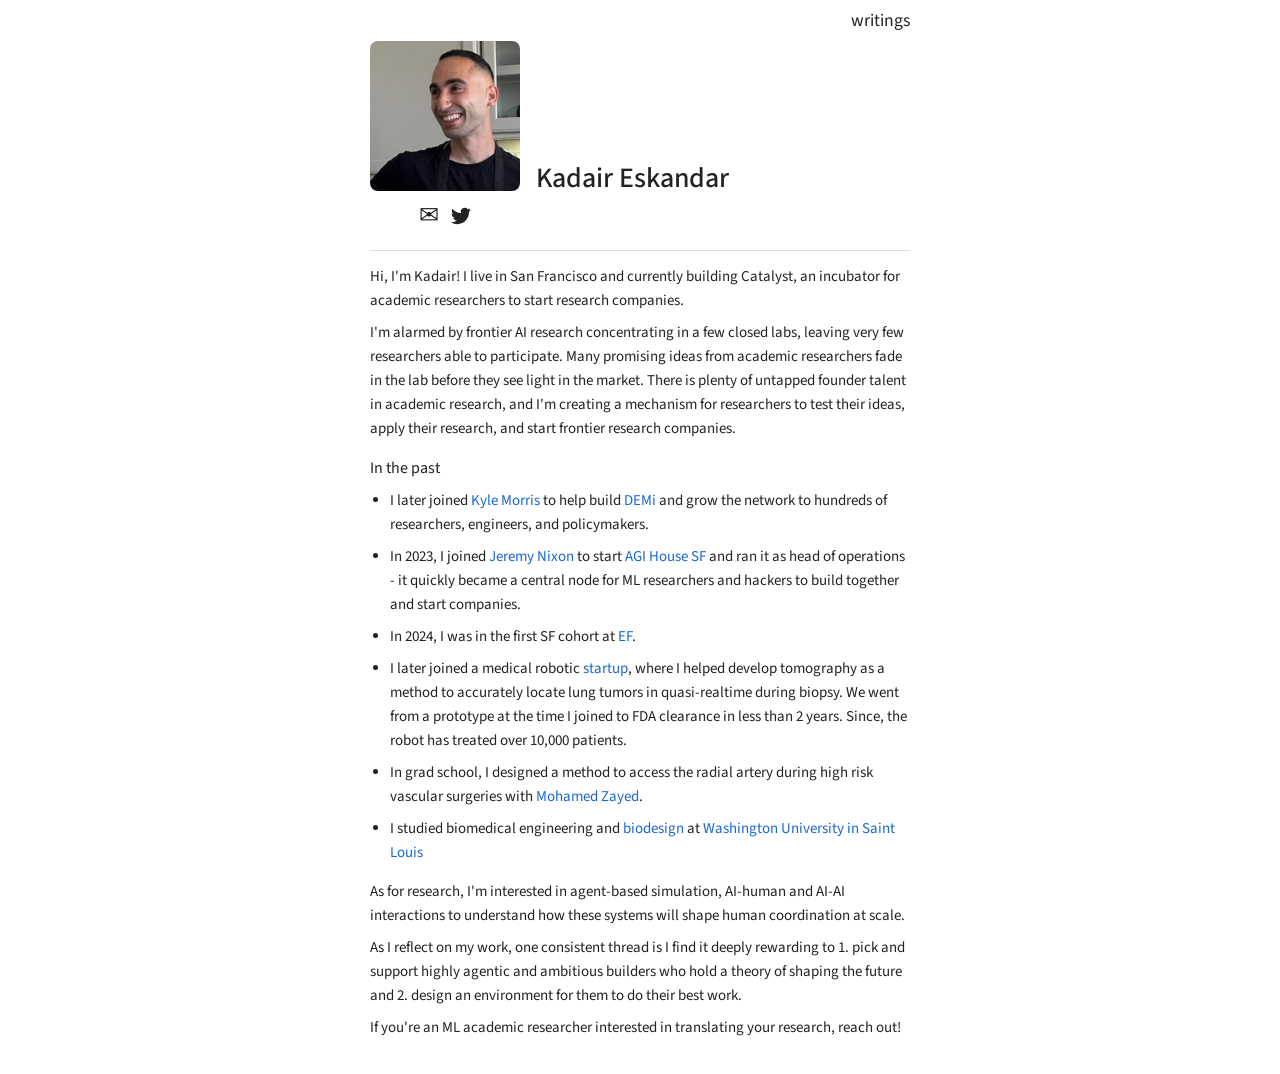
==== index.html @ 1db1bc2a "Reverse past experience order" ====
<!DOCTYPE html>
<html lang="en">
<head>
  <meta charset="UTF-8">
  <meta name="viewport" content="width=device-width, initial-scale=1.0">
  <title>Kadair Eskandar | Founder, Catalyst — ML researcher communities, AGI House SF, DEMi</title>
  <meta name="description" content="Kadair Eskandar builds Catalyst, a residency that turns academic researchers into founders. Formerly head of operations at AGI House SF and head of community at DEMi. Washington University, medical robotics, AI.">
  <link rel="canonical" href="https://kadair.xyz/">
  <meta name="author" content="Kadair Eskandar">
  <meta name="robots" content="index, follow">
  <!-- Open Graph / social -->
  <meta property="og:type" content="profile">
  <meta property="og:title" content="Kadair Eskandar">
  <meta property="og:description" content="Founder, Catalyst. Building a residency for academic researchers to become founders. AGI House SF, DEMi.">
  <meta property="og:url" content="https://kadair.xyz/">
  <meta property="og:image" content="https://kadair.xyz/photo.png">
  <meta property="og:site_name" content="Kadair Eskandar">
  <!-- Twitter -->
  <meta name="twitter:card" content="summary">
  <meta name="twitter:title" content="Kadair Eskandar">
  <meta name="twitter:description" content="Founder, Catalyst. AGI House SF, DEMi. Turning academic researchers into founders.">
  <link rel="preconnect" href="https://fonts.googleapis.com">
  <link rel="preconnect" href="https://fonts.gstatic.com" crossorigin>
  <link href="https://fonts.googleapis.com/css2?family=Source+Sans+3:wght@400;500;600&display=swap" rel="stylesheet">
  <link rel="stylesheet" href="styles.css?v=21">
  <script type="application/ld+json">
  {
    "@context": "https://schema.org",
    "@type": "Person",
    "name": "Kadair Eskandar",
    "url": "https://kadair.xyz",
    "image": "https://kadair.xyz/photo.png",
    "jobTitle": "Founder",
    "description": "Founder of Catalyst, a residency that turns academic researchers into founders. Formerly head of operations at AGI House SF and head of community operations at DEMi.",
    "alumniOf": [
      { "@type": "CollegeOrUniversity", "name": "Washington University in Saint Louis" }
    ],
    "knowsAbout": ["AI", "machine learning", "startups", "researcher communities", "AGI House", "DEMi"]
  }
  </script>
</head>
<body>
  <nav class="top-nav" aria-label="Site">
    <a href="writings/" class="nav-link">writings</a>
  </nav>
  <main>
    <header class="profile">
      <div class="photo-wrap">
        <img src="photo.png" alt="Kadair Eskandar" class="profile-photo">
        <div class="icon-row">
          <div class="email-reveal">
            <span class="email-toggle" onclick="event.stopPropagation();this.parentElement.classList.toggle('open')">✉</span>
            <span class="email-text">kadair@demi.so <span class="copy-btn" onclick="event.stopPropagation();navigator.clipboard.writeText('kadair@demi.so');this.textContent='✓';setTimeout(()=>this.textContent='⧉',1000)">⧉</span></span>
          </div>
          <a href="https://x.com/lovekadair" target="_blank" rel="noopener" class="twitter-link"><svg class="twitter-icon" viewBox="0 0 24 24"><path d="M23.953 4.57a10 10 0 01-2.825.775 4.958 4.958 0 002.163-2.723c-.951.555-2.005.959-3.127 1.184a4.92 4.92 0 00-8.384 4.482C7.69 8.095 4.067 6.13 1.64 3.162a4.822 4.822 0 00-.666 2.475c0 1.71.87 3.213 2.188 4.096a4.904 4.904 0 01-2.228-.616v.06a4.923 4.923 0 003.946 4.827 4.996 4.996 0 01-2.212.085 4.936 4.936 0 004.604 3.417 9.867 9.867 0 01-6.102 2.105c-.39 0-.779-.023-1.17-.067a13.995 13.995 0 007.557 2.209c9.053 0 13.998-7.496 13.998-13.985 0-.21 0-.42-.015-.63A9.935 9.935 0 0024 4.59z"/></svg></a>
        </div>
      </div>
      <h1 class="name">Kadair Eskandar</h1>
    </header>

    <section class="section">
      <p>Hi, I'm Kadair! I live in San Francisco and currently building Catalyst, an incubator for academic researchers to start research companies.</p>
      <p>I'm alarmed by frontier AI research concentrating in a few closed labs, leaving very few researchers able to participate. Many promising ideas from academic researchers fade in the lab before they see light in the market. There is plenty of untapped founder talent in academic research, and I'm creating a mechanism for researchers to test their ideas, apply their research, and start frontier research companies.</p>
    </section>

    <section class="section">
      <h2>In the past</h2>
      <ul>
        <li>I later joined <a href="https://kyle.af/" target="_blank" rel="noopener">Kyle Morris</a> to help build <a href="https://demi.network/#about" target="_blank" rel="noopener">DEMi</a> and grow the network to hundreds of researchers, engineers, and policymakers.</li>
        <li>In 2023, I joined <a href="https://x.com/JvNixon" target="_blank" rel="noopener">Jeremy Nixon</a> to start <a href="https://agihouse.ai" target="_blank" rel="noopener">AGI House SF</a> and ran it as head of operations - it quickly became a central node for ML researchers and hackers to build together and start companies.</li>
        <li>In 2024, I was in the first SF cohort at <a href="https://www.joinef.com" target="_blank" rel="noopener">EF</a>.</li>
        <li>I later joined a medical robotic <a href="https://noahmed.com" target="_blank" rel="noopener">startup</a>, where I helped develop tomography as a method to accurately locate lung tumors in quasi-realtime during biopsy. We went from a prototype at the time I joined to FDA clearance in less than 2 years. Since, the robot has treated over 10,000 patients.</li>
        <li>In grad school, I designed a method to access the radial artery during high risk vascular surgeries with <a href="https://surgery.wustl.edu/people/mohamed-zayed/" target="_blank" rel="noopener">Mohamed Zayed</a>.</li>
        <li>I studied biomedical engineering and <a href="https://biodesign.stanford.edu/about-us/process.html" target="_blank" rel="noopener">biodesign</a> at <a href="https://wustl.edu/" target="_blank" rel="noopener">Washington University in Saint Louis</a></li>
      </ul>
    </section>

    <section class="section">
      <p>As for research, I'm interested in agent-based simulation, AI-human and AI-AI interactions to understand how these systems will shape human coordination at scale.</p>
      <p>As I reflect on my work, one consistent thread is I find it deeply rewarding to 1. pick and support highly agentic and ambitious builders who hold a theory of shaping the future and 2. design an environment for them to do their best work.</p>
      <p>If you're an ML academic researcher interested in translating your research, reach out!</p>
    </section>
  </main>

</body>
</html>
---- styles.css ----
/* --- Kadair Eskandar — Simple personal site (yejinc.github.io style) --- */
:root {
  --text: #222;
  --text-muted: #555;
  --link: #1967d2;
  --border: #ddd;
  --sans: "Source Sans 3", -apple-system, BlinkMacSystemFont, sans-serif;
  --serif: "Spectral", Georgia, serif;
}

*, *::before, *::after { box-sizing: border-box; }

.top-nav {
  max-width: 540px;
  margin: 0 auto 0.7rem;
  display: flex;
  justify-content: flex-end;
  position: relative;
  z-index: 10000;
}

.nav-link {
  color: #222;
  text-decoration: none;
  font-family: var(--sans);
  font-size: 1.1rem;
  font-weight: 400;
  line-height: 1;
  transition: color 0.2s;
}

.nav-link:hover {
  color: #000;
  text-decoration: underline;
  text-underline-offset: 3px;
}

body {
  margin: 0;
  font-family: var(--sans);
  font-size: 15px;
  line-height: 1.6;
  color: var(--text);
  background: #fff;
  padding: 0.75rem 1rem 1.25rem;
}

main {
  max-width: 540px;
  margin: 0 auto;
  text-align: left;
}

a {
  color: var(--link);
  text-decoration: none;
}
a:hover { text-decoration: underline; }

/* --- Profile header --- */
.profile {
  margin-bottom: 0.9rem;
  padding-bottom: 0.9rem;
  border-bottom: 1px solid var(--border);
  display: flex;
  flex-direction: row;
  gap: 1rem;
  align-items: flex-end;
}

.photo-wrap {
  display: flex;
  flex-direction: column;
  align-items: center;
  flex-shrink: 0;
}

.profile-photo {
  width: 150px;
  height: 150px;
  object-fit: cover;
  border-radius: 8px;
}

.icon-row {
  margin-top: 0.4rem;
  display: flex;
  align-items: center;
  gap: 0.75rem;
}

.email-reveal {
  display: flex;
  align-items: center;
  gap: 0.4rem;
}

.twitter-link {
  display: inline-flex;
  text-decoration: none;
}

.twitter-icon {
  width: 20px;
  height: 20px;
  fill: #222;
}

.twitter-link:hover .twitter-icon {
  opacity: 0.7;
}

.email-toggle {
  font-size: 1.5rem;
  cursor: pointer;
  color: #222;
  user-select: none;
}

.email-text {
  display: none;
  font-family: var(--sans);
  font-size: 0.85rem;
  color: #222;
  align-items: center;
  gap: 0.3rem;
}

.email-reveal.open .email-text {
  display: inline-flex;
}

.copy-btn {
  cursor: pointer;
  font-size: 0.95rem;
  color: #555;
  transition: color 0.2s;
}

.copy-btn:hover {
  color: #222;
}

.profile-text {
  min-width: 0;
}

.name {
  font-family: var(--sans);
  font-size: 1.75rem;
  font-weight: 500;
  margin: 0 0 0.25rem;
  align-self: flex-end;
  margin-bottom: 2.2rem;
}

.tagline {
  font-size: 1rem;
  color: var(--text-muted);
  margin: 0 0 0.75rem;
}

.intro {
  font-size: 0.95rem;
  margin: 0;
  max-width: 75ch;
}

.intro-expanded {
  margin: 0;
  max-width: 75ch;
}

@media (max-width: 480px) {
  .profile {
    flex-direction: row;
    flex-wrap: wrap;
  }

}

/* --- Sections --- */
.section {
  margin-bottom: 0.9rem;
  text-align: left;
}

.section h2 {
  font-family: var(--sans);
  font-size: 1rem;
  font-weight: 400;
  margin: 0 0 0.5rem;
  color: var(--text);
}

.section ul {
  margin: 0;
  padding-left: 1.25rem;
}

.section li {
  margin-bottom: 0.5rem;
  max-width: none;
}

.section p {
  margin: 0 0 0.5rem;
  color: var(--text);
  max-width: none;
}

.section p:last-child {
  margin-bottom: 0;
}

/* --- Footer --- */
footer {
  margin-top: 1rem;
  padding-top: 0.75rem;
  border-top: 1px solid var(--border);
  font-size: 0.9rem;
  color: var(--text-muted);
}

/* --- Writing --- */
.post-row,
.post-card {
  color: var(--text);
  text-decoration: none;
}

.post-row {
  display: flex;
  align-items: baseline;
  justify-content: space-between;
  gap: 1rem;
  padding: 0.45rem 0;
}

.post-row:hover,
.post-card:hover {
  text-decoration: none;
}

.post-row:hover .post-row-title,
.post-card:hover .post-card-title {
  text-decoration: underline;
}

.post-row-title {
  font-size: 1rem;
}

.post-row-meta,
.post-card-meta,
.article-header p,
.page-nav {
  color: var(--text-muted);
  font-size: 0.9rem;
}

.writings-list,
.article {
  font-family: var(--serif);
  max-width: 620px;
  padding-top: 1.5rem;
}

.article {
  font-size: 18px;
  line-height: 1.58;
}

.page-nav {
  display: flex;
  gap: 1rem;
  font-family: var(--sans);
  margin-bottom: 1.75rem;
}

.page-nav a {
  color: var(--text-muted);
}

.page-nav a.active {
  color: var(--text);
  text-decoration: underline;
  text-underline-offset: 3px;
}

.featured-post {
  display: flex;
  justify-content: flex-start;
}

.post-card {
  display: flex;
  flex-direction: column;
  gap: 0.45rem;
  width: 100%;
  padding: 0.9rem 0;
  border-top: 1px solid var(--border);
  border-bottom: 1px solid var(--border);
  text-align: left;
}

.post-card-title {
  font-size: 1.25rem;
  font-weight: 600;
  line-height: 1.3;
}

.article article {
  padding-bottom: 1.5rem;
}

.article-header {
  margin-bottom: 1.25rem;
  padding-bottom: 1rem;
  border-bottom: 1px solid var(--border);
}

.article-header h1 {
  font-size: 2.35rem;
  font-weight: 600;
  line-height: 1.15;
  margin: 0 0 0.6rem;
}

.article-header p {
  margin: 0;
  line-height: 1.45;
}

.article p {
  margin: 0 0 1rem;
}

.article h2 {
  font-size: 1.35rem;
  font-weight: 600;
  margin: 1.25rem 0 0.6rem;
}

@media (max-width: 480px) {
  .post-row {
    flex-direction: column;
    align-items: flex-start;
    gap: 0.1rem;
  }

  .writings-list,
  .article {
    padding-top: 1rem;
  }
}
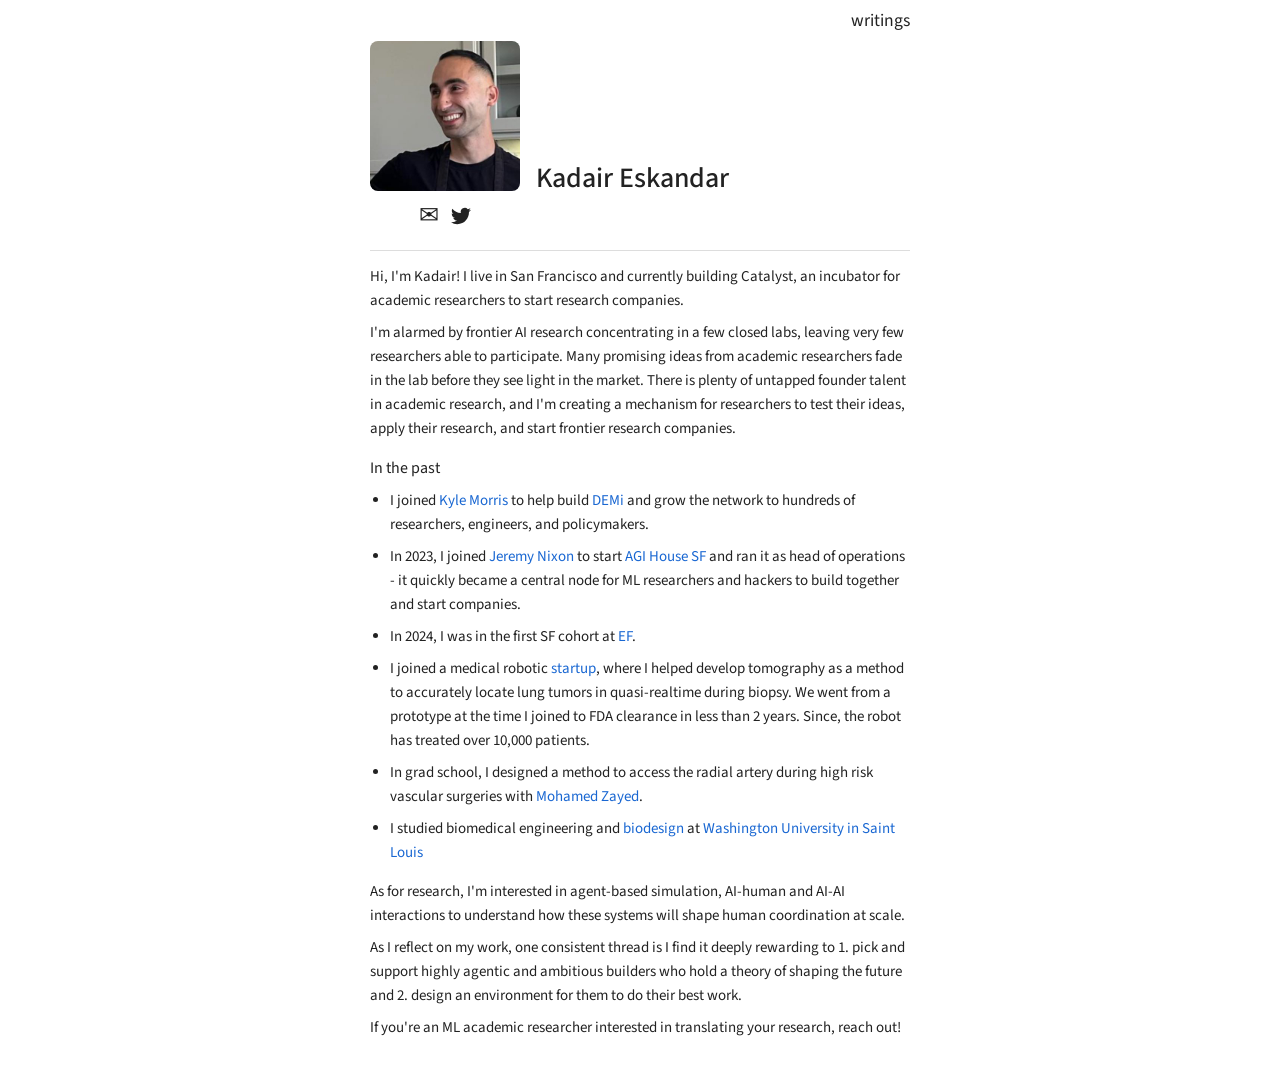
==== commit 22050b5e: "Remove later from experience entries" ====
--- a/index.html
+++ b/index.html
@@ -66,10 +66,10 @@
     <section class="section">
       <h2>In the past</h2>
       <ul>
-        <li>I later joined <a href="https://kyle.af/" target="_blank" rel="noopener">Kyle Morris</a> to help build <a href="https://demi.network/#about" target="_blank" rel="noopener">DEMi</a> and grow the network to hundreds of researchers, engineers, and policymakers.</li>
+        <li>I joined <a href="https://kyle.af/" target="_blank" rel="noopener">Kyle Morris</a> to help build <a href="https://demi.network/#about" target="_blank" rel="noopener">DEMi</a> and grow the network to hundreds of researchers, engineers, and policymakers.</li>
         <li>In 2023, I joined <a href="https://x.com/JvNixon" target="_blank" rel="noopener">Jeremy Nixon</a> to start <a href="https://agihouse.ai" target="_blank" rel="noopener">AGI House SF</a> and ran it as head of operations - it quickly became a central node for ML researchers and hackers to build together and start companies.</li>
         <li>In 2024, I was in the first SF cohort at <a href="https://www.joinef.com" target="_blank" rel="noopener">EF</a>.</li>
-        <li>I later joined a medical robotic <a href="https://noahmed.com" target="_blank" rel="noopener">startup</a>, where I helped develop tomography as a method to accurately locate lung tumors in quasi-realtime during biopsy. We went from a prototype at the time I joined to FDA clearance in less than 2 years. Since, the robot has treated over 10,000 patients.</li>
+        <li>I joined a medical robotic <a href="https://noahmed.com" target="_blank" rel="noopener">startup</a>, where I helped develop tomography as a method to accurately locate lung tumors in quasi-realtime during biopsy. We went from a prototype at the time I joined to FDA clearance in less than 2 years. Since, the robot has treated over 10,000 patients.</li>
         <li>In grad school, I designed a method to access the radial artery during high risk vascular surgeries with <a href="https://surgery.wustl.edu/people/mohamed-zayed/" target="_blank" rel="noopener">Mohamed Zayed</a>.</li>
         <li>I studied biomedical engineering and <a href="https://biodesign.stanford.edu/about-us/process.html" target="_blank" rel="noopener">biodesign</a> at <a href="https://wustl.edu/" target="_blank" rel="noopener">Washington University in Saint Louis</a></li>
       </ul>
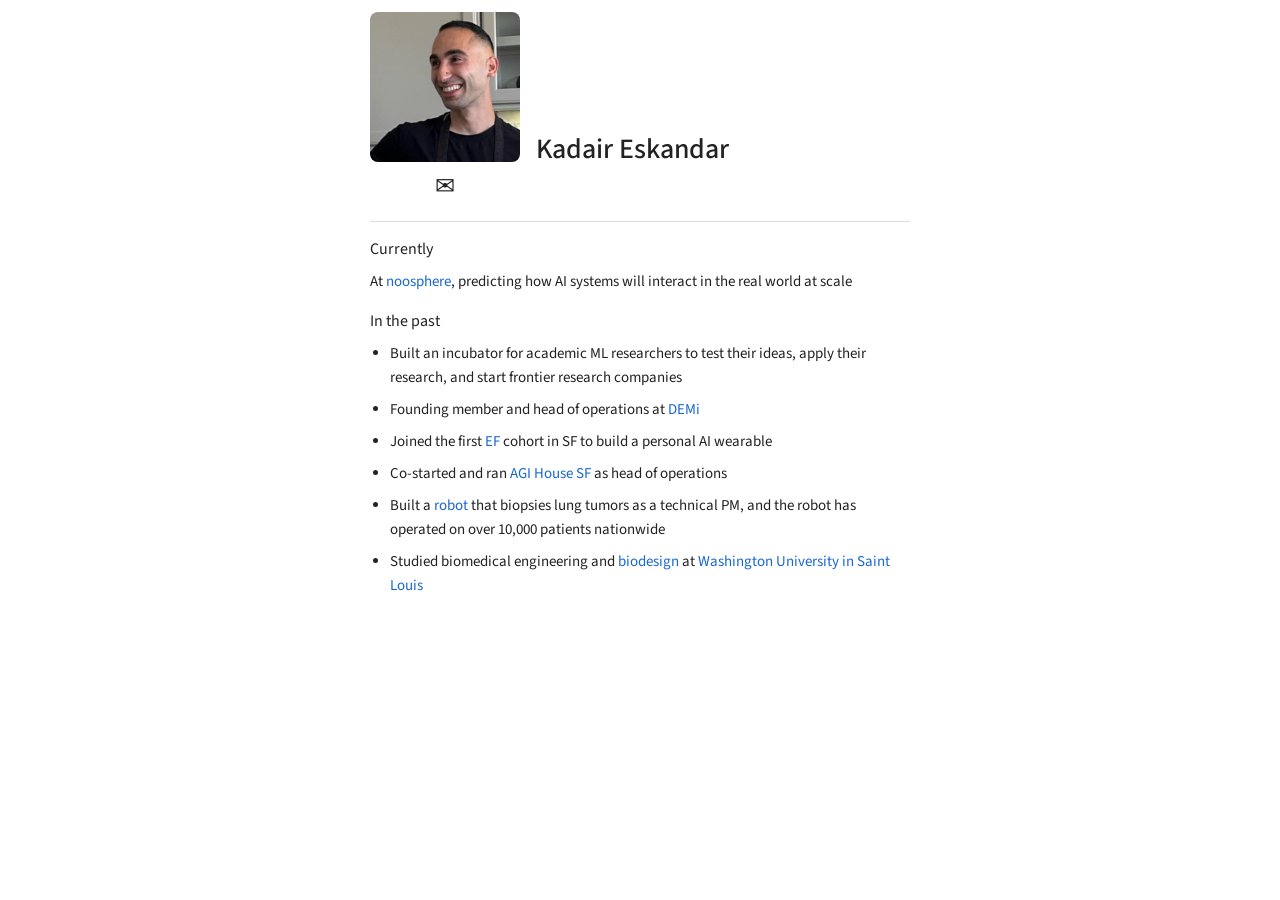
==== commit 3ccab1fb: "Update homepage bio and experience" ====
--- a/index.html
+++ b/index.html
@@ -3,26 +3,26 @@
 <head>
   <meta charset="UTF-8">
   <meta name="viewport" content="width=device-width, initial-scale=1.0">
-  <title>Kadair Eskandar | Founder, Catalyst — ML researcher communities, AGI House SF, DEMi</title>
-  <meta name="description" content="Kadair Eskandar builds Catalyst, a residency that turns academic researchers into founders. Formerly head of operations at AGI House SF and head of community at DEMi. Washington University, medical robotics, AI.">
+  <title>Kadair Eskandar | AI systems researcher</title>
+  <meta name="description" content="At Noosphere, Kadair Eskandar predicts how AI systems will interact in the real world at scale. Previously DEMi, AGI House SF, EF, medical robotics, and Washington University.">
   <link rel="canonical" href="https://kadair.xyz/">
   <meta name="author" content="Kadair Eskandar">
   <meta name="robots" content="index, follow">
   <!-- Open Graph / social -->
   <meta property="og:type" content="profile">
   <meta property="og:title" content="Kadair Eskandar">
-  <meta property="og:description" content="Founder, Catalyst. Building a residency for academic researchers to become founders. AGI House SF, DEMi.">
+  <meta property="og:description" content="At Noosphere, predicting how AI systems will interact in the real world at scale.">
   <meta property="og:url" content="https://kadair.xyz/">
   <meta property="og:image" content="https://kadair.xyz/photo.png">
   <meta property="og:site_name" content="Kadair Eskandar">
   <!-- Twitter -->
   <meta name="twitter:card" content="summary">
   <meta name="twitter:title" content="Kadair Eskandar">
-  <meta name="twitter:description" content="Founder, Catalyst. AGI House SF, DEMi. Turning academic researchers into founders.">
+  <meta name="twitter:description" content="At Noosphere, predicting how AI systems will interact in the real world at scale.">
   <link rel="preconnect" href="https://fonts.googleapis.com">
   <link rel="preconnect" href="https://fonts.gstatic.com" crossorigin>
   <link href="https://fonts.googleapis.com/css2?family=Source+Sans+3:wght@400;500;600&display=swap" rel="stylesheet">
-  <link rel="stylesheet" href="styles.css?v=21">
+  <link rel="stylesheet" href="styles.css?v=23">
   <script type="application/ld+json">
   {
     "@context": "https://schema.org",
@@ -30,19 +30,16 @@
     "name": "Kadair Eskandar",
     "url": "https://kadair.xyz",
     "image": "https://kadair.xyz/photo.png",
-    "jobTitle": "Founder",
-    "description": "Founder of Catalyst, a residency that turns academic researchers into founders. Formerly head of operations at AGI House SF and head of community operations at DEMi.",
+    "jobTitle": "Researcher",
+    "description": "Works at Noosphere to predict how AI systems will interact in the real world at scale. Previously worked with academic researchers, DEMi, AGI House SF, EF, and medical robotics.",
     "alumniOf": [
       { "@type": "CollegeOrUniversity", "name": "Washington University in Saint Louis" }
     ],
-    "knowsAbout": ["AI", "machine learning", "startups", "researcher communities", "AGI House", "DEMi"]
+    "knowsAbout": ["AI systems", "AI interaction", "machine learning", "researcher communities", "AGI House", "DEMi"]
   }
   </script>
 </head>
 <body>
-  <nav class="top-nav" aria-label="Site">
-    <a href="writings/" class="nav-link">writings</a>
-  </nav>
   <main>
     <header class="profile">
       <div class="photo-wrap">
@@ -52,33 +49,26 @@
             <span class="email-toggle" onclick="event.stopPropagation();this.parentElement.classList.toggle('open')">✉</span>
             <span class="email-text">kadair@demi.so <span class="copy-btn" onclick="event.stopPropagation();navigator.clipboard.writeText('kadair@demi.so');this.textContent='✓';setTimeout(()=>this.textContent='⧉',1000)">⧉</span></span>
           </div>
-          <a href="https://x.com/lovekadair" target="_blank" rel="noopener" class="twitter-link"><svg class="twitter-icon" viewBox="0 0 24 24"><path d="M23.953 4.57a10 10 0 01-2.825.775 4.958 4.958 0 002.163-2.723c-.951.555-2.005.959-3.127 1.184a4.92 4.92 0 00-8.384 4.482C7.69 8.095 4.067 6.13 1.64 3.162a4.822 4.822 0 00-.666 2.475c0 1.71.87 3.213 2.188 4.096a4.904 4.904 0 01-2.228-.616v.06a4.923 4.923 0 003.946 4.827 4.996 4.996 0 01-2.212.085 4.936 4.936 0 004.604 3.417 9.867 9.867 0 01-6.102 2.105c-.39 0-.779-.023-1.17-.067a13.995 13.995 0 007.557 2.209c9.053 0 13.998-7.496 13.998-13.985 0-.21 0-.42-.015-.63A9.935 9.935 0 0024 4.59z"/></svg></a>
         </div>
       </div>
       <h1 class="name">Kadair Eskandar</h1>
     </header>
 
     <section class="section">
-      <p>Hi, I'm Kadair! I live in San Francisco and currently building Catalyst, an incubator for academic researchers to start research companies.</p>
-      <p>I'm alarmed by frontier AI research concentrating in a few closed labs, leaving very few researchers able to participate. Many promising ideas from academic researchers fade in the lab before they see light in the market. There is plenty of untapped founder talent in academic research, and I'm creating a mechanism for researchers to test their ideas, apply their research, and start frontier research companies.</p>
+      <h2>Currently</h2>
+      <p>At <a href="https://noospherelab.org/" target="_blank" rel="noopener">noosphere</a>, predicting how AI systems will interact in the real world at scale</p>
     </section>
 
     <section class="section">
       <h2>In the past</h2>
       <ul>
-        <li>I joined <a href="https://kyle.af/" target="_blank" rel="noopener">Kyle Morris</a> to help build <a href="https://demi.network/#about" target="_blank" rel="noopener">DEMi</a> and grow the network to hundreds of researchers, engineers, and policymakers.</li>
-        <li>In 2023, I joined <a href="https://x.com/JvNixon" target="_blank" rel="noopener">Jeremy Nixon</a> to start <a href="https://agihouse.ai" target="_blank" rel="noopener">AGI House SF</a> and ran it as head of operations - it quickly became a central node for ML researchers and hackers to build together and start companies.</li>
-        <li>In 2024, I was in the first SF cohort at <a href="https://www.joinef.com" target="_blank" rel="noopener">EF</a>.</li>
-        <li>I joined a medical robotic <a href="https://noahmed.com" target="_blank" rel="noopener">startup</a>, where I helped develop tomography as a method to accurately locate lung tumors in quasi-realtime during biopsy. We went from a prototype at the time I joined to FDA clearance in less than 2 years. Since, the robot has treated over 10,000 patients.</li>
-        <li>In grad school, I designed a method to access the radial artery during high risk vascular surgeries with <a href="https://surgery.wustl.edu/people/mohamed-zayed/" target="_blank" rel="noopener">Mohamed Zayed</a>.</li>
-        <li>I studied biomedical engineering and <a href="https://biodesign.stanford.edu/about-us/process.html" target="_blank" rel="noopener">biodesign</a> at <a href="https://wustl.edu/" target="_blank" rel="noopener">Washington University in Saint Louis</a></li>
+        <li>Built an incubator for academic ML researchers to test their ideas, apply their research, and start frontier research companies</li>
+        <li>Founding member and head of operations at <a href="https://demi.network/#about" target="_blank" rel="noopener">DEMi</a></li>
+        <li>Joined the first <a href="https://www.joinef.com/" target="_blank" rel="noopener">EF</a> cohort in SF to build a personal AI wearable</li>
+        <li>Co-started and ran <a href="https://agihouse.ai/" target="_blank" rel="noopener">AGI House SF</a> as head of operations</li>
+        <li>Built a <a href="https://noahmed.com/" target="_blank" rel="noopener">robot</a> that biopsies lung tumors as a technical PM, and the robot has operated on over 10,000 patients nationwide</li>
+        <li>Studied biomedical engineering and <a href="https://biodesign.stanford.edu/about-us/process.html" target="_blank" rel="noopener">biodesign</a> at <a href="https://wustl.edu/" target="_blank" rel="noopener">Washington University in Saint Louis</a></li>
       </ul>
-    </section>
-
-    <section class="section">
-      <p>As for research, I'm interested in agent-based simulation, AI-human and AI-AI interactions to understand how these systems will shape human coordination at scale.</p>
-      <p>As I reflect on my work, one consistent thread is I find it deeply rewarding to 1. pick and support highly agentic and ambitious builders who hold a theory of shaping the future and 2. design an environment for them to do their best work.</p>
-      <p>If you're an ML academic researcher interested in translating your research, reach out!</p>
     </section>
   </main>
 
--- a/styles.css
+++ b/styles.css
@@ -10,31 +10,6 @@
 
 *, *::before, *::after { box-sizing: border-box; }
 
-.top-nav {
-  max-width: 540px;
-  margin: 0 auto 0.7rem;
-  display: flex;
-  justify-content: flex-end;
-  position: relative;
-  z-index: 10000;
-}
-
-.nav-link {
-  color: #222;
-  text-decoration: none;
-  font-family: var(--sans);
-  font-size: 1.1rem;
-  font-weight: 400;
-  line-height: 1;
-  transition: color 0.2s;
-}
-
-.nav-link:hover {
-  color: #000;
-  text-decoration: underline;
-  text-underline-offset: 3px;
-}
-
 body {
   margin: 0;
   font-family: var(--sans);
@@ -93,21 +68,6 @@
   display: flex;
   align-items: center;
   gap: 0.4rem;
-}
-
-.twitter-link {
-  display: inline-flex;
-  text-decoration: none;
-}
-
-.twitter-icon {
-  width: 20px;
-  height: 20px;
-  fill: #222;
-}
-
-.twitter-link:hover .twitter-icon {
-  opacity: 0.7;
 }
 
 .email-toggle {
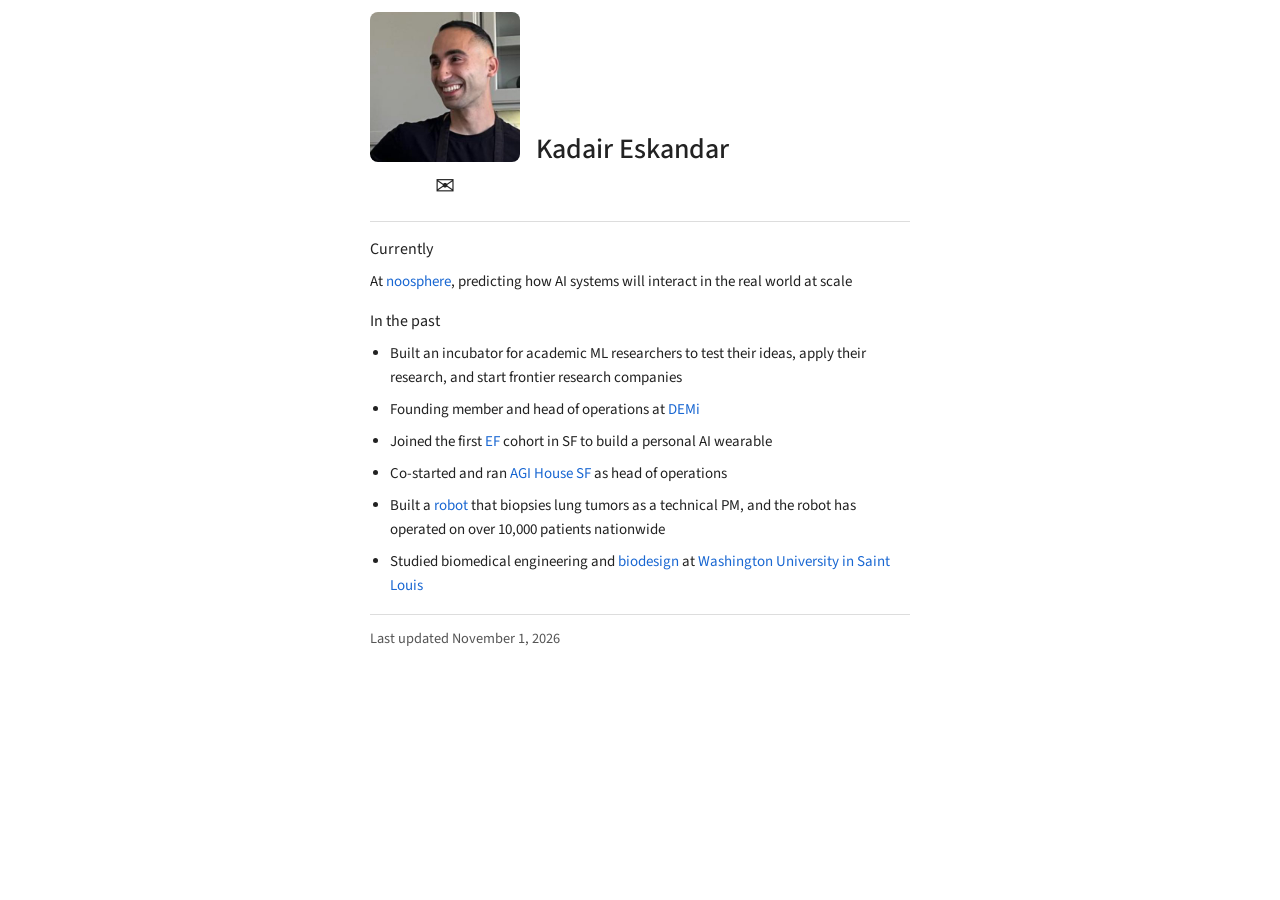
==== commit b5a49b55: "Add homepage update date" ====
--- a/index.html
+++ b/index.html
@@ -70,6 +70,10 @@
         <li>Studied biomedical engineering and <a href="https://biodesign.stanford.edu/about-us/process.html" target="_blank" rel="noopener">biodesign</a> at <a href="https://wustl.edu/" target="_blank" rel="noopener">Washington University in Saint Louis</a></li>
       </ul>
     </section>
+
+    <footer>
+      <time datetime="2026-11-01">Last updated November 1, 2026</time>
+    </footer>
   </main>
 
 </body>
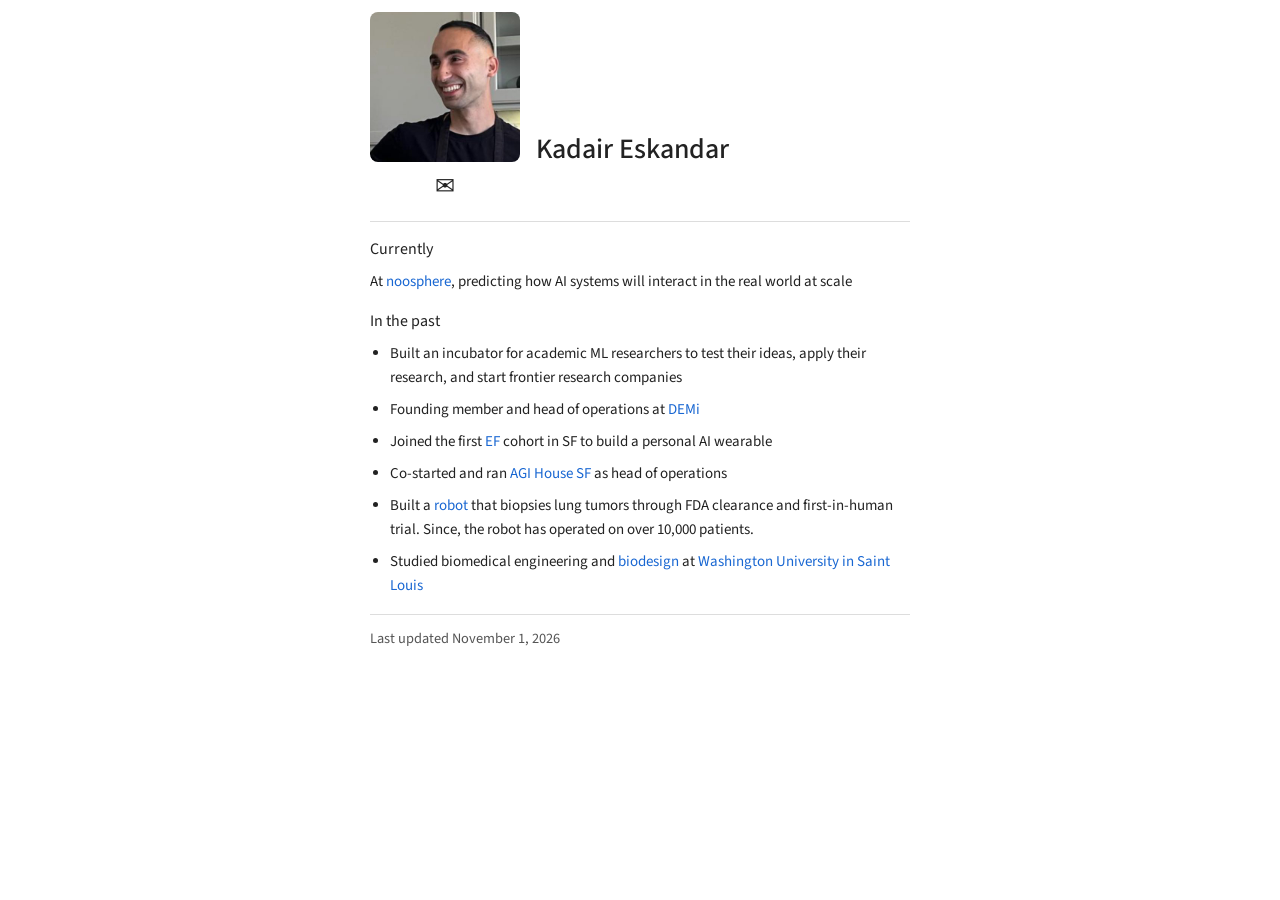
==== commit 8aec0733: "Update medical robotics experience" ====
--- a/index.html
+++ b/index.html
@@ -66,7 +66,7 @@
         <li>Founding member and head of operations at <a href="https://demi.network/#about" target="_blank" rel="noopener">DEMi</a></li>
         <li>Joined the first <a href="https://www.joinef.com/" target="_blank" rel="noopener">EF</a> cohort in SF to build a personal AI wearable</li>
         <li>Co-started and ran <a href="https://agihouse.ai/" target="_blank" rel="noopener">AGI House SF</a> as head of operations</li>
-        <li>Built a <a href="https://noahmed.com/" target="_blank" rel="noopener">robot</a> that biopsies lung tumors as a technical PM, and the robot has operated on over 10,000 patients nationwide</li>
+        <li>Built a <a href="https://noahmed.com/" target="_blank" rel="noopener">robot</a> that biopsies lung tumors through FDA clearance and first-in-human trial. Since, the robot has operated on over 10,000 patients.</li>
         <li>Studied biomedical engineering and <a href="https://biodesign.stanford.edu/about-us/process.html" target="_blank" rel="noopener">biodesign</a> at <a href="https://wustl.edu/" target="_blank" rel="noopener">Washington University in Saint Louis</a></li>
       </ul>
     </section>
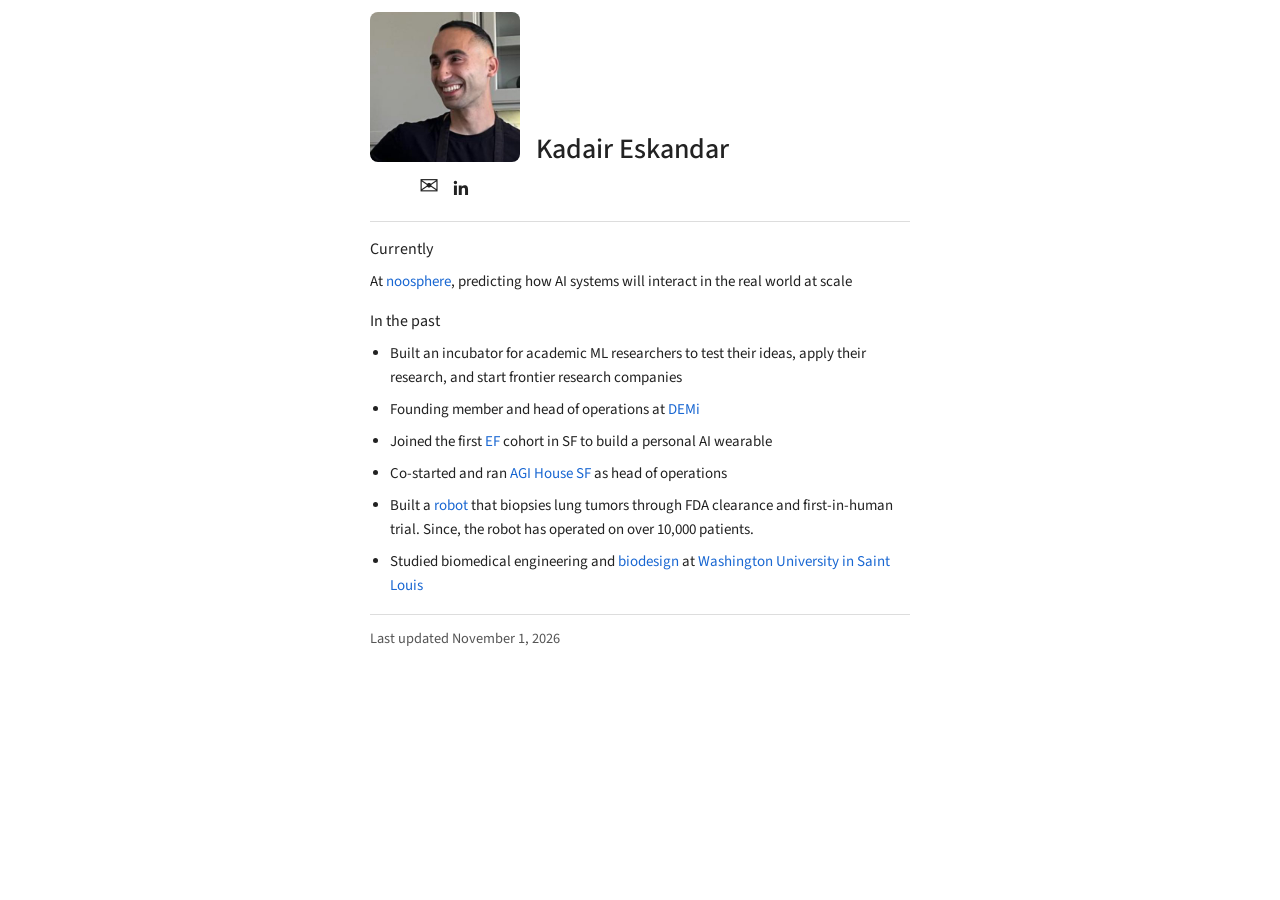
==== commit 6b800ab1: "Add LinkedIn profile link" ====
--- a/index.html
+++ b/index.html
@@ -49,6 +49,9 @@
             <span class="email-toggle" onclick="event.stopPropagation();this.parentElement.classList.toggle('open')">✉</span>
             <span class="email-text">kadair@demi.so <span class="copy-btn" onclick="event.stopPropagation();navigator.clipboard.writeText('kadair@demi.so');this.textContent='✓';setTimeout(()=>this.textContent='⧉',1000)">⧉</span></span>
           </div>
+          <a href="https://www.linkedin.com/in/kadair-eskandar-2b64ba134/" target="_blank" rel="noopener" class="linkedin-link" aria-label="LinkedIn">
+            <svg class="linkedin-icon" viewBox="0 0 24 24" aria-hidden="true"><path d="M20.45 20.45h-3.56v-5.57c0-1.33-.03-3.04-1.85-3.04-1.85 0-2.14 1.45-2.14 2.94v5.67H9.34V8.98h3.42v1.57h.05c.48-.9 1.64-1.85 3.37-1.85 3.6 0 4.27 2.37 4.27 5.46v6.29zM5.32 7.41a2.06 2.06 0 1 1 0-4.12 2.06 2.06 0 0 1 0 4.12zm1.78 13.04H3.54V8.98H7.1v11.47z"/></svg>
+          </a>
         </div>
       </div>
       <h1 class="name">Kadair Eskandar</h1>
--- a/styles.css
+++ b/styles.css
@@ -70,6 +70,22 @@
   gap: 0.4rem;
 }
 
+.linkedin-link {
+  display: inline-flex;
+  color: #222;
+}
+
+.linkedin-icon {
+  width: 1.25rem;
+  height: 1.25rem;
+  fill: currentColor;
+  transition: opacity 0.15s ease;
+}
+
+.linkedin-link:hover .linkedin-icon {
+  opacity: 0.6;
+}
+
 .email-toggle {
   font-size: 1.5rem;
   cursor: pointer;
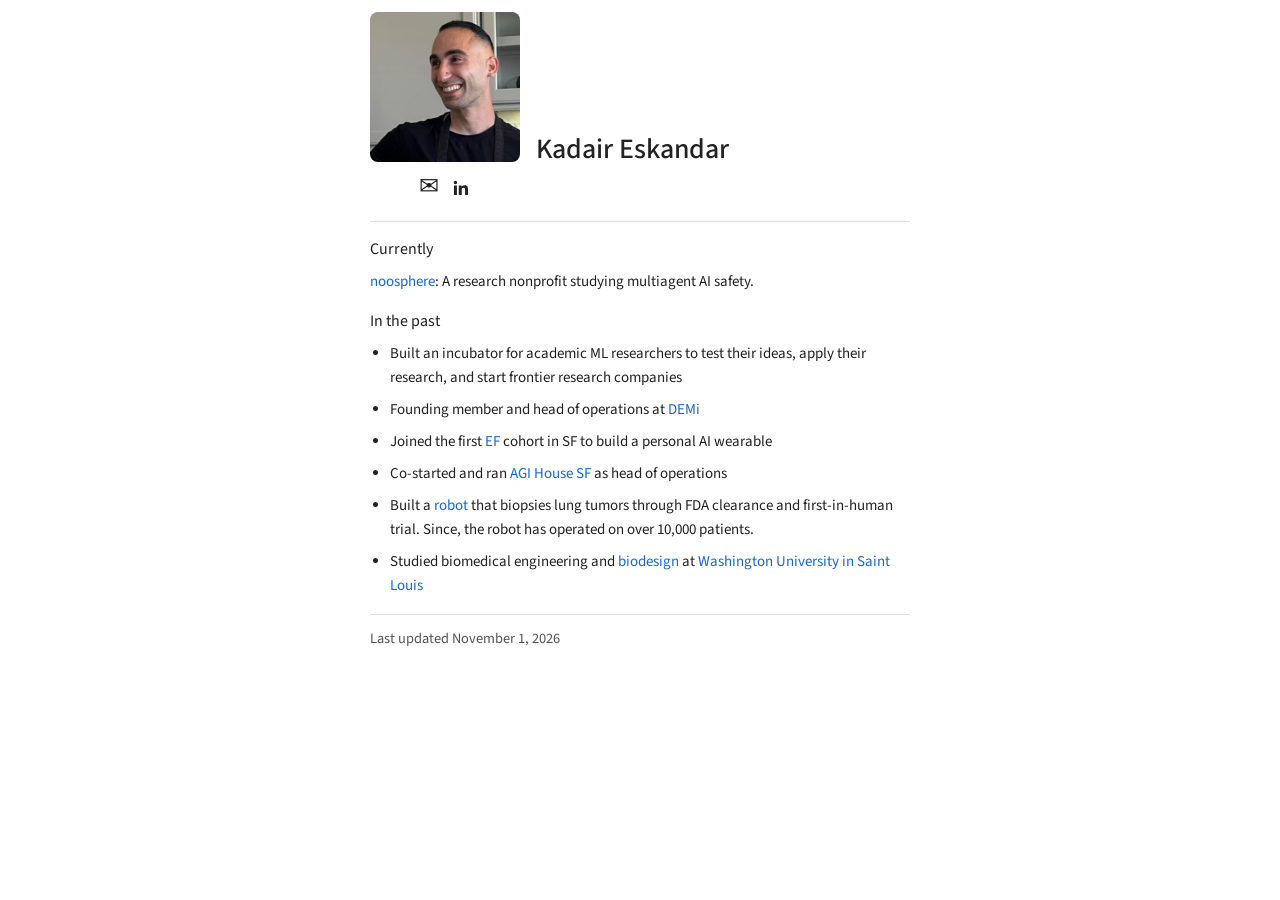
==== commit 7afb7da2: "Update Noosphere description" ====
--- a/index.html
+++ b/index.html
@@ -11,14 +11,14 @@
   <!-- Open Graph / social -->
   <meta property="og:type" content="profile">
   <meta property="og:title" content="Kadair Eskandar">
-  <meta property="og:description" content="At Noosphere, predicting how AI systems will interact in the real world at scale.">
+  <meta property="og:description" content="A research nonprofit studying multiagent AI safety.">
   <meta property="og:url" content="https://kadair.xyz/">
   <meta property="og:image" content="https://kadair.xyz/photo.png">
   <meta property="og:site_name" content="Kadair Eskandar">
   <!-- Twitter -->
   <meta name="twitter:card" content="summary">
   <meta name="twitter:title" content="Kadair Eskandar">
-  <meta name="twitter:description" content="At Noosphere, predicting how AI systems will interact in the real world at scale.">
+  <meta name="twitter:description" content="A research nonprofit studying multiagent AI safety.">
   <link rel="preconnect" href="https://fonts.googleapis.com">
   <link rel="preconnect" href="https://fonts.gstatic.com" crossorigin>
   <link href="https://fonts.googleapis.com/css2?family=Source+Sans+3:wght@400;500;600&display=swap" rel="stylesheet">
@@ -59,7 +59,7 @@
 
     <section class="section">
       <h2>Currently</h2>
-      <p>At <a href="https://noospherelab.org/" target="_blank" rel="noopener">noosphere</a>, predicting how AI systems will interact in the real world at scale</p>
+      <p><a href="https://noospherelab.org/" target="_blank" rel="noopener">noosphere</a>: A research nonprofit studying multiagent AI safety.</p>
     </section>
 
     <section class="section">
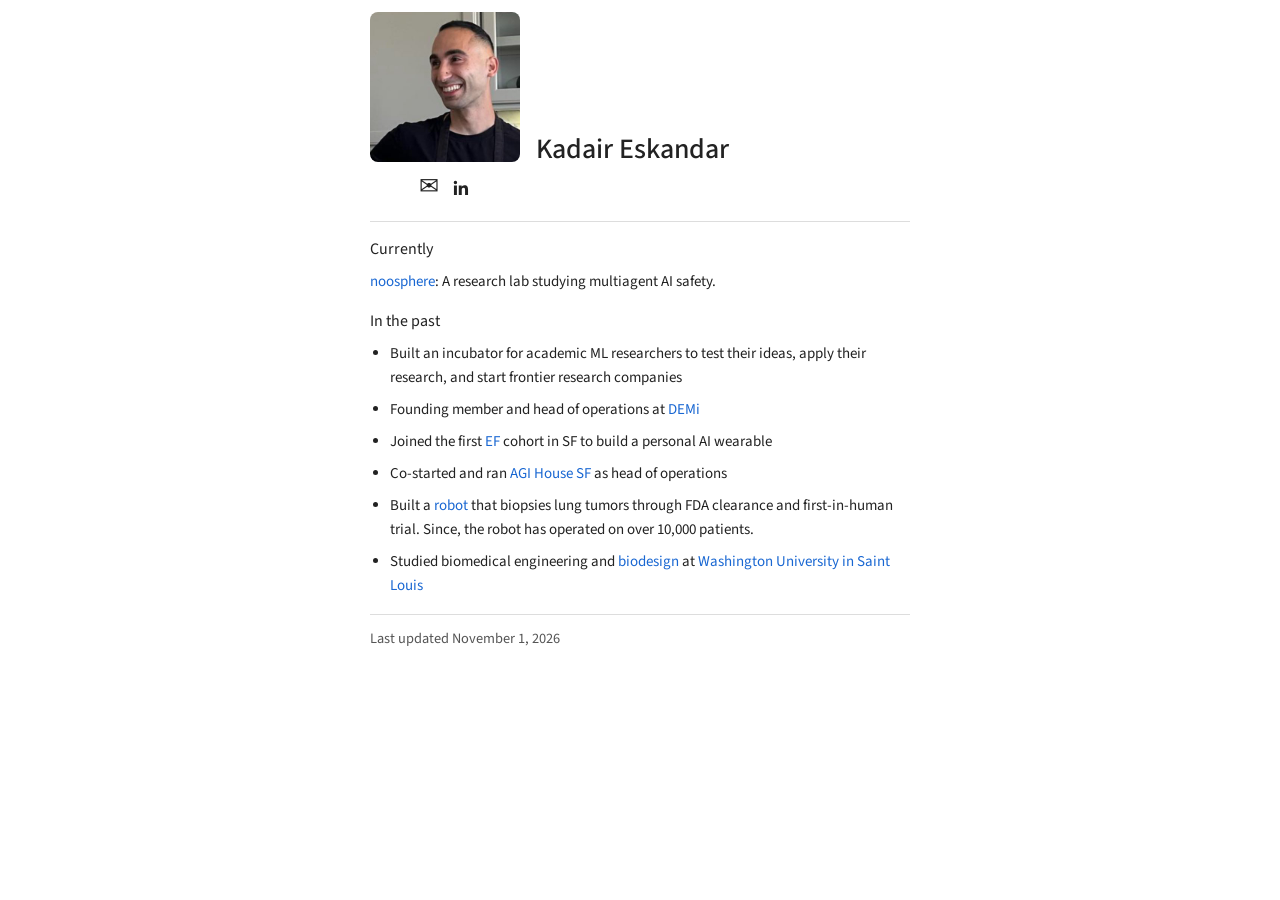
==== commit 023517ef: "Describe Noosphere as a research lab" ====
--- a/index.html
+++ b/index.html
@@ -11,14 +11,14 @@
   <!-- Open Graph / social -->
   <meta property="og:type" content="profile">
   <meta property="og:title" content="Kadair Eskandar">
-  <meta property="og:description" content="A research nonprofit studying multiagent AI safety.">
+  <meta property="og:description" content="A research lab studying multiagent AI safety.">
   <meta property="og:url" content="https://kadair.xyz/">
   <meta property="og:image" content="https://kadair.xyz/photo.png">
   <meta property="og:site_name" content="Kadair Eskandar">
   <!-- Twitter -->
   <meta name="twitter:card" content="summary">
   <meta name="twitter:title" content="Kadair Eskandar">
-  <meta name="twitter:description" content="A research nonprofit studying multiagent AI safety.">
+  <meta name="twitter:description" content="A research lab studying multiagent AI safety.">
   <link rel="preconnect" href="https://fonts.googleapis.com">
   <link rel="preconnect" href="https://fonts.gstatic.com" crossorigin>
   <link href="https://fonts.googleapis.com/css2?family=Source+Sans+3:wght@400;500;600&display=swap" rel="stylesheet">
@@ -59,7 +59,7 @@
 
     <section class="section">
       <h2>Currently</h2>
-      <p><a href="https://noospherelab.org/" target="_blank" rel="noopener">noosphere</a>: A research nonprofit studying multiagent AI safety.</p>
+      <p><a href="https://noospherelab.org/" target="_blank" rel="noopener">noosphere</a>: A research lab studying multiagent AI safety.</p>
     </section>
 
     <section class="section">
